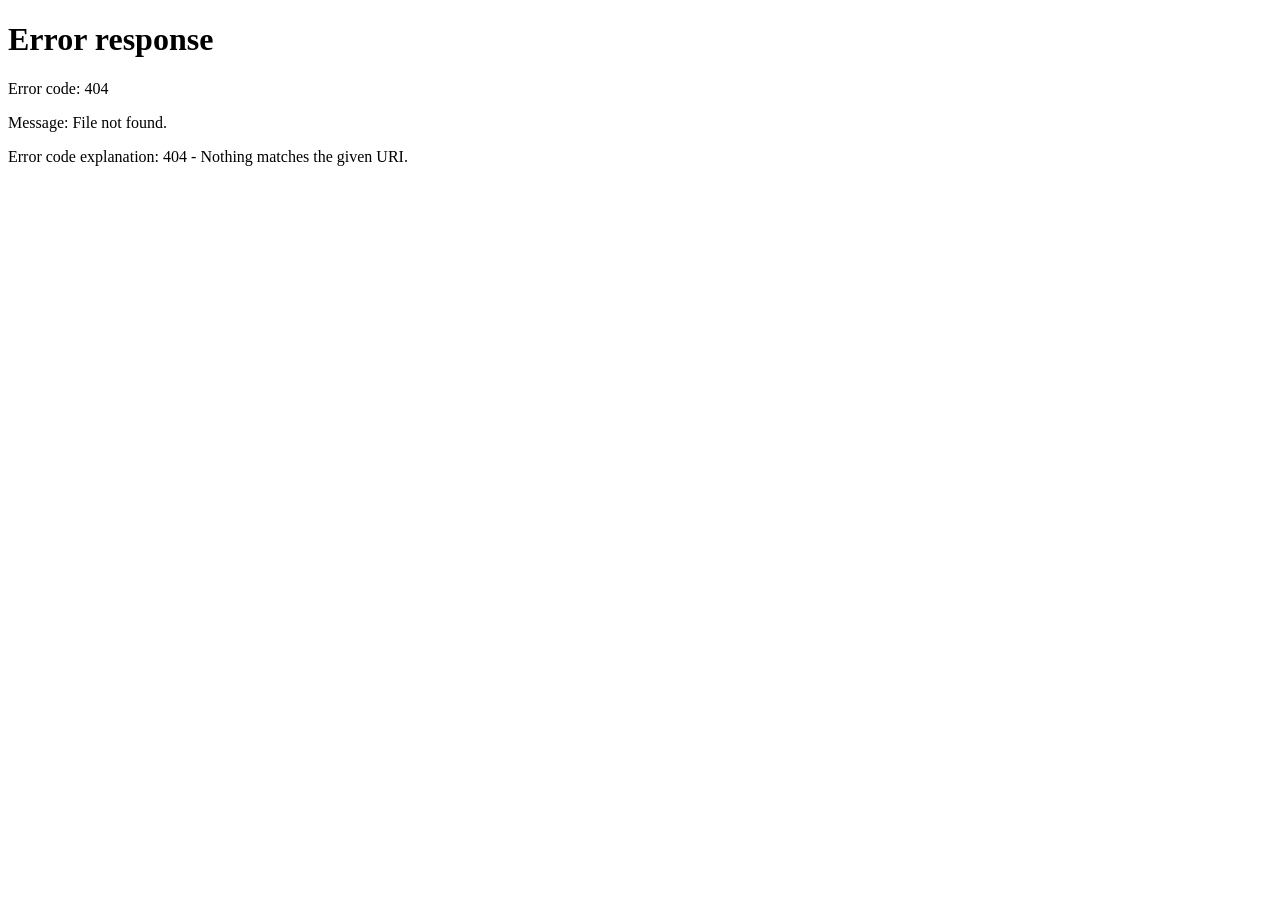
==== index.html @ 3632b1b3 "updates" ====
<!DOCTYPE html>
  <html lang="es">
  <head>
      <meta charset="UTF-8">
      <meta name="viewport" content="width=device-width, initial-scale=1.0">
      <title>Blue's</title>
      <link href="https://fonts.googleapis.com/css2?family=Playfair+Display:ital,wght@0,400;0,700;0,900;1,400;1,700&family=DM+Mono:wght@300;400;500&display=swap" rel="stylesheet">
      <link rel="stylesheet" href="../css/home.css">
      <link rel="stylesheet" href="../css/Modoclaro.css">
      <link rel="stylesheet" href="../css/responsive.css">
  </head>
  <body>

    <canvas id="waveCanvas"></canvas>
    <canvas id="partCanvas"></canvas>

    <nav>
      <a href="home.html" id="game-access-logo" class="nav-logo" aria-label="Blue's">Blue<em>'s</em></a>
      <button class="nav-menu-toggle" type="button" aria-label="Abrir menú" aria-expanded="false" aria-controls="site-menu">
        <span></span><span></span><span></span>
      </button>
      <ul class="nav-links" id="site-menu">
        <li><a href="#carrusel" class="active" aria-current="page">Home</a></li>
        <li><a href="#playlists">Playlists</a></li>
        <li><a href="#juego">Juego</a></li>
        <li><a href="#info">Sobre Nosotros</a></li>
        <li><a href="#contacto">Contacto</a></li>
      </ul>
      <div class="nav-actions">
        <a href="adivinacancion.html" class="home-game-btn" id="navGameBtn">🎮 Adivina la Canción</a>
        <a href="start.html" class="home-access">Volver al inicio</a>
      </div>
    </nav>

  <section id="carrusel" class="carrusel-container" aria-label="Carrusel de fotos">
    <div class="carrusel">
      <div class="carrusel-slide">
        <div class="slide-content">
          <div class="slide-copy">
            <p class="slide-eyebrow">Blue's Studio</p>
            <h3 class="slide-title">Sesiones en vivo</h3>
            <p class="slide-description">Descubre vinilos de colección y experiencias musicales únicas.</p>
          </div>
          <img src="../images/Imagen1c.jpg" alt="Blues Studio" />
        </div>
      </div>

      <div class="carrusel-slide">
        <div class="slide-content">
          <div class="slide-copy">
            <p class="slide-eyebrow">Novedades</p>
            <h3 class="slide-title">Lanzamientos de la semana</h3>
            <p class="slide-description">Los temas más recientes y recomendados para tu escucha.</p>
          </div>
          <img src="../images/Imagen2c.jpg" alt="Artistas en concierto" />
        </div>
      </div>

      <div class="carrusel-slide">
        <div class="slide-content">
          <div class="slide-copy">
            <p class="slide-eyebrow">Selección</p>
            <h3 class="slide-title">Listas curadas</h3>
            <p class="slide-description">Listas de reproducción seleccionadas para cada momento del día.</p>
          </div>
          <img src="../images/Imagen3c.jpg" alt="Colección de discos" />
        </div>
      </div>

      <div class="carrusel-slide">
        <div class="slide-content">
          <div class="slide-copy">
            <p class="slide-eyebrow">Sensación</p>
            <h3 class="slide-title">Siente el verdadero blues</h3>
            <p class="slide-description">Una experiencia íntima con el ritmo y la esencia del género.</p>
          </div>
          <img src="../images/Imagen4c.jpg" alt="Ambiente nocturno" />
        </div>
      </div>

      <div class="carrusel-slide">
        <div class="slide-content">
          <div class="slide-copy">
            <p class="slide-eyebrow">Comunidad</p>
            <h3 class="slide-title">Eventos y conciertos</h3>
            <p class="slide-description">Conecta con la comunidad y descubre vivencias en vivo.</p>
          </div>
          <img src="../images/Imagen5c.jpg" alt="Estudio de audio" />
        </div>
      </div>

      <button class="carrusel-btn prev" type="button" aria-label="Anterior">&#10094;</button>
      <button class="carrusel-btn next" type="button" aria-label="Siguiente">&#10095;</button>
    </div>

    <div class="carrusel-dots" role="tablist" aria-label="Navegación del carrusel">
      <button class="dot" type="button" data-index="0" aria-label="Ir a la foto 1"></button>
      <button class="dot" type="button" data-index="1" aria-label="Ir a la foto 2"></button>
      <button class="dot" type="button" data-index="2" aria-label="Ir a la foto 3"></button>
      <button class="dot" type="button" data-index="3" aria-label="Ir a la foto 4"></button>
      <button class="dot" type="button" data-index="4" aria-label="Ir a la foto 5"></button>
    </div>
  </section>

  <section class="mood-section" id="playlists">
    <p class="section-label">— Elige una playlist</p>
    <h2 class="section-title">¿Cómo te<br>sientes <em>hoy?</em></h2>

    <div class="surprise-wrap">
      <button type="button" class="button-indigo" id="surpriseBtn">Sorpréndeme 🎲</button>
      <span class="surprise-hint">¿No sabes cómo te sientes? Deja que Blue's elija por ti.</span>
    </div>

    <div class="mood-grid">

      <a href="playlisttranquilo.html" class="mood-link">
        <div class="mood-card" data-mood="Tranquilo">
          <div class="mood-t">
            <img class="mood-image" src="../images/tranquilo.png" alt="Tranquilo">
            <div class="mood-name">Tranquilo</div>
            <div class="mood-genre">Ambient · Drone</div>
          </div>
        </div>
      </a>
    
      <a href="playlistalegre.html" class="mood-link">
        <div class="mood-card" data-mood="Alegre">
          <div class="mood-h">
            <img class="mood-image" src="../images/feliz.png" alt="Alegre">
            <div class="mood-name">Alegre</div>
            <div class="mood-genre">Soul · Jazz</div>
          </div>
        </div>
      </a>

      <a href="playlistansioso.html" class="mood-link">
        <div class="mood-card" data-mood="Ansioso">
          <div class="mood-n">
            <img class="mood-image" src="../images/ansioso.png" alt="Ansioso">
            <div class="mood-name">Ansioso</div>
            <div class="mood-genre">432Hz · Breathwork</div>
          </div>
        </div>
      </a>
    
      <a href="playlisttriste.html" class="mood-link">
        <div class="mood-card" data-mood="Triste">
          <div class="mood-s"></div>
            <img class="mood-image" src="../images/triste.webp" alt="Triste">
            <div class="mood-name">Triste</div>
            <div class="mood-genre">Blues · Folk</div>
        </div>
      </a>
    
      <a href="playlistamor.html" class="mood-link">
        <div class="mood-card" data-mood="Amor">
          <div class="mood-a"></div>
            <img class="mood-image" src="../images/unnamed.webp" alt="Amor">
            <div class="mood-name">Amor</div>
            <div class="mood-genre">Binaural · Lo-Fi</div>
        </div>
      </a>

    </div>

    <div class="mood-result" id="moodResult">
      <span id="moodResultText"></span>
    </div>
  </section>

  <section class="game-callout-section" id="juego" aria-label="Minijuego de Blue's">
    <div class="game-callout-card">
      <div class="game-callout-content">
        <span class="game-callout-badge">Minijuego interactivo</span>
        <h2 class="game-callout-title">Adivina la <em>Canción</em></h2>
        <p class="game-callout-desc">Pon a prueba tu oído y tu conexión emocional con la música. Escucha fragmentos del repertorio de Blue's, descubre la emoción correcta y desbloquea tu recompensa.</p>
        <div class="game-callout-actions">
          <a href="adivinacancion.html" class="button-indigo game-callout-btn" id="homeGameBannerBtn">🎮 Empezar a Jugar</a>
        </div>
      </div>
      <div class="game-callout-visual">
        <img src="../images/ciencia3.jpg" alt="Minijuego Adivina la Canción" class="game-callout-img">
      </div>
    </div>
  </section>

  <section class="infoextra" id="info">
    <div class="todoinfo">
      <div class="infoex">
        <p class="info-label">- Porque Blue's es importante?</p>
        <h2>¿Realmente sirve la <br><em> musicoterapia? </em></h2>
        <p>La musicoterapia es importante porque la música puede influir directamente en nuestras emociones, pensamientos y bienestar. A través de diferentes sonidos, ritmos y melodías, puede ayudar a reducir el estrés y la ansiedad, mejorar el estado de ánimo y crear un espacio de relajación.</p>
        <br><br>
        <p>Además, la música permite expresar sentimientos que muchas veces son difíciles de comunicar con palabras. Por eso, la musicoterapia puede utilizarse como una herramienta de apoyo para mejorar la comunicación, fortalecer la memoria, estimular la concentración y acompañar diferentes procesos emocionales.</p>
        <br><br>
        <p>En Blue's creemos que la música no solo está hecha para escucharla, sino también para sentirla. Cada canción puede transmitir una emoción diferente y convertirse en una forma de conectar con nosotros mismos y con los demás.</p>
      </div>
      <div class="fotos">
        <img src="../images/extra2.jpg" alt="extra2.jpg">
        <img src="../images/extra3.jpg" alt="extra3.jpg">
        <img src="../images/extra4.jpg" alt="extra4.jpg">
        <img src="../images/extra1.jpg" alt="extra1.jpg">
        <img src="../images/extra5.jpg" alt="extra5.jpg">
      </div>
    </div>
  </section>

  <section class="contact-section" id="contacto">
    <div class="contact-intro">
      <p class="section-label">— Hablemos</p>
      <h2>Contáctanos</h2>
      <h3><em>¿Dudas?</em></h3>
      <p>Si tienes preguntas, sugerencias o quieres colaborar con Blue's, escríbenos y te responderemos lo antes posible.</p>
      <div class="contact-highlights">
        <span>hola@bluesmusic.com</span>
        <span>Colegio Don Bosco</span>
      </div>
    </div>

    <div class="contact-panel">
      <form class="contact-form" id="contactForm">
        <div class="form-row">
          <div>
            <label for="cNombre">Nombre</label>
            <input type="text" id="cNombre" required>
          </div>
        </div>
        <div>
          <label for="cAsunto">Asunto</label>
          <input type="text" id="cAsunto" required>
        </div>
        <div>
          <label for="cMensaje">Mensaje</label>
          <textarea id="cMensaje" required></textarea>
        </div>
        <button type="submit" class="button-indigo">Enviar mensaje</button>
        <div class="form-message" id="formMsg"></div>
      </form>

      <div class="team-access">
        <button type="button" class="button-toggle" id="teamToggleBtn">¿Eres parte del equipo?</button>
        <div class="team-login-box" id="teamLoginBox" style="display:none;">
          <div class="field">
            <label for="loginUser">Usuario</label>
            <input type="text" id="loginUser" autocomplete="off">
          </div>
          <div class="field">
            <label for="loginPass">Contraseña</label>
            <input type="password" id="loginPass" autocomplete="off">
          </div>
          <button type="button" class="button-indigo" id="loginBtn">Ingresar</button>
          <p class="login-error" id="loginError"></p>
        </div>
      </div>

      <div class="admin-panel" id="adminPanel" style="display:none;">
        <div class="admin-bar">
          <h3>Panel del <em>equipo</em></h3>
          <button type="button" class="button-ghost" id="logoutBtn">Cerrar sesión</button>
        </div>
        <div class="messages-list" id="messagesList"></div>
        <div class="admin-note">
          <h4>Notas internas</h4>
          <p>Este espacio reúne los mensajes recibidos para revisar dudas, sugerencias o comentarios.</p>
        </div>
      </div>
    </div>
  </section>


  <script src="../js/home.js"></script>
  <script src="../js/idioma.js"></script>
  <script src="../js/modoclaro.js"></script>

</body>
</html>
---- css/home.css ----
*, *::before, *::after {
  margin: 0;
  padding: 0;
  box-sizing: border-box;
}


:root {
  --indigo:       #3d54a0;
  --indigo-dim:   #2a3a6e;
  --indigo-glow:  rgba(61,84,160,0.4);
  --indigo-soft:  rgba(61,84,160,0.12);
  --cream:        #e8dcc8;
  --cream-dim:    #b6a992;
  --bg:           #10162c;
  --text:         #e8dcc8;
  --text-dim:     #5a6278;
  --surface:      rgba(18, 24, 48, 0.72);
}


html, body {
  height: 100%;
  scroll-behavior: smooth;
}


body {
  background: var(--bg);
  color: var(--text);
  font-family: 'Playfair Display', serif;
  overflow-x: hidden;
  overflow-y: auto;
  position: relative;
  display: flex;
  flex-direction: column;
  min-height: 100vh;
}

body::before {
  content: '';
  position: fixed;
  inset: 0;
  z-index: 300;
  pointer-events: none;
  opacity: 0.028;
  background-size: 160px;
}


#waveCanvas, #partCanvas {
  position: fixed; top:0; left:0;
  width:100%; height:100%;
  pointer-events: none;
}
#waveCanvas { z-index: 0; }
#partCanvas { z-index: 1; }


nav {
  position: fixed;
  top: 0;
  left: 0;
  right: 0;
  z-index: 100;
  min-height: 78px;
  padding: 16px 56px;
  display: flex;
  justify-content: space-between;
  align-items: center;
  background: rgba(9, 12, 22, 0.86);
  border-bottom: 1px solid rgba(61, 84, 160, 0.24);
  box-shadow: 0 10px 30px rgba(3, 5, 14, 0.2);
  backdrop-filter: blur(16px);
}

.nav-logo {
  position: relative;
  z-index: 1;
  text-decoration: none;
  font-weight: 900;
  font-size: 1.8rem;
  letter-spacing: -0.01em;
  color: var(--cream);
  transition: transform 0.25s ease;
}

.nav-logo:hover {
  transform: translateY(-1px);
}

.nav-logo em {
  font-style: italic;
  color: var(--indigo);
}

.nav-links {
  position: absolute;
  left: 50%;
  transform: translateX(-50%);
  display: flex;
  gap: 36px;
  list-style: none;
}

.nav-links a {
  font-family: 'DM Mono', monospace;
  color: var(--text-dim);
  text-decoration: none;
  font-size: 0.7rem;
  letter-spacing: 0.14em;
  text-transform: uppercase;
  padding: 9px 12px;
  border: 1px solid transparent;
  border-radius: 5px;
  transition: color 0.3s, background 0.3s, border-color 0.3s;
}

.nav-links a:hover {
  color: var(--cream);
  background: rgba(61,84,160,0.12);
  border-color: rgba(61,84,160,0.24);
}

.nav-links a.active {
  color: var(--cream);
  background: rgba(61,84,160,0.2);
  border-color: rgba(61,84,160,0.38);
}

.nav-actions {
  display: flex;
  align-items: center;
  gap: 10px;
  margin-left: auto;
  position: relative;
  z-index: 2;
}

.nav-actions a {
  font-family: 'DM Mono', monospace;
  font-size: 0.6rem;
  letter-spacing: 0.08em;
  text-transform: uppercase;
  padding: 8px 12px;
  border-radius: 999px;
  text-decoration: none;
  transition: transform 0.25s ease, background 0.25s ease, box-shadow 0.25s ease, border-color 0.25s ease;
  line-height: 1.2;
}

.nav-actions .home-access {
  color: var(--cream);
  border: 1px solid rgba(123, 142, 214, 0.22);
  background: rgba(61, 84, 160, 0.08);
  box-shadow: none;
}

.nav-actions .home-access:hover {
  background: rgba(61, 84, 160, 0.14);
  border-color: rgba(123, 142, 214, 0.32);
  transform: translateY(-1px);
}

.nav-actions .home-game-btn {
  color: var(--cream);
  border: 1px solid rgba(125, 147, 209, 0.45);
  background: linear-gradient(135deg, rgba(61, 84, 160, 0.8), rgba(42, 58, 110, 0.9));
  box-shadow: 0 4px 14px rgba(61, 84, 160, 0.35);
  display: inline-flex;
  align-items: center;
  gap: 6px;
  font-weight: 600;
}

.nav-actions .home-game-btn:hover {
  background: linear-gradient(135deg, #4f69b7, #3d54a0);
  border-color: rgba(160, 180, 245, 0.8);
  box-shadow: 0 6px 18px rgba(61, 84, 160, 0.55);
  transform: translateY(-1px);
}

.nav-menu-toggle {
  display: none;
  width: 42px;
  height: 42px;
  padding: 10px;
  border: 1px solid rgba(61,84,160,0.35);
  border-radius: 8px;
  background: rgba(14,19,37,0.7);
  cursor: pointer;
}

.nav-menu-toggle span {
  display: block;
  height: 2px;
  margin: 4px 0;
  background: var(--cream);
  transition: transform 0.25s ease, opacity 0.25s ease;
}

.imagenes{
  display: flex;
  padding: 100px 56px 20px;
  max-width: 1400px;
  margin: 0 auto;
  width: 100%;
}

.titulo {
  display: flex;
  padding: 100px 56px 20px;
  max-width: 1400px;
  margin: 0 auto;
  width: 100%;
}
.titulo p {
  font-family: 'DM Mono', monospace;
  font-size: 0.82rem;
  line-height: 1.9;
  color: var(--cream-dim);
  max-width: 420px;
  margin-bottom: 24px;
}

.carrusel-container {
  width: calc(100% - 100px);
  margin: 120px auto 10px;
  background: rgba(11, 13, 20, 0.75);
  border: 1px solid rgba(61, 84, 160, 0.25);
  padding: 36px 24px 20px;
  text-align: left;
  border-radius: 16px;
  box-shadow: 0 24px 60px rgba(23, 30, 87, 0.4), 0 0 28px var(--indigo-glow);
  position: relative;
  z-index: 10;
}

.carrusel {
  position: relative;
  overflow: hidden;
  border-radius: 12px;
  border: none;
}

.carrusel-slide {
  border-radius: 10px;
  display: none;
  animation: fade 0.6s cubic-bezier(0.23, 1, 0.32, 1);
}

@keyframes fade {
  from { opacity: 0.2; transform: scale(0.98); transform: translateX(100px);}
  to { opacity: 1; transform: scale(1); }
}

.slide-content {
  display: flex;
  align-items: center;
  justify-content: center;
  gap: clamp(20px, 4vw, 44px);
  min-height: 380px;
  padding: 24px clamp(20px, 5vw, 80px) 28px;
}

.slide-copy {
  flex: 1;
  min-width: 240px;
  max-width: 440px;
  display: flex;
  flex-direction: column;
  justify-content: center;
}

.slide-eyebrow {
  font-family: 'DM Mono', monospace;
  font-size: 0.7rem;
  letter-spacing: 0.22em;
  text-transform: uppercase;
  color: var(--indigo);
  margin-bottom: 10px;
}

.slide-title {
  font-size: clamp(2rem, 4vw, 3.1rem);
  color: var(--cream);
  margin-bottom: 10px;
  line-height: 1.2;
}

.slide-description {
  padding: 0;
  background: none;
  color: var(--cream-dim);
  margin: 0;
  position: static;
  width: auto;
  box-sizing: border-box;
  font-family: 'DM Mono', monospace;
  font-size: clamp(0.85rem, 1.2vw, 1rem);
  letter-spacing: 0.010em;
  text-transform: none;
  line-height: 1.6;
  border-top: none;
}

.carrusel-container img {
  width: auto;
  max-width: min(100%, 460px);
  height: clamp(200px, 30vw, 300px);
  object-fit: cover;
  border-radius: 14px;
  display: block;
  box-shadow: 0 16px 40px rgba(0, 0, 0, 0.35);
}

.carrusel-btn {
    position: absolute;
    top: 50%;
    transform: translateY(-50%);
    background-color: rgba(26, 25, 80, 0.7);
    color: var(--cream);
    border: 1px solid rgba(61, 84, 160, 0.3);
    width: 44px;
    height: 44px;
    font-size: 16px;
    cursor: pointer;
    border-radius: 50%;
    transition: all 0.3s ease;
    z-index: 10;
    display: flex;
    align-items: center;
    justify-content: center;
}

.carrusel-btn:hover {
    background-color: var(--indigo);
    color: var(--cream);
    border-color: var(--indigo);
    transform: translateY(-50%) scale(1.08);
    box-shadow: 0 0 15px var(--indigo-glow);
}

.carrusel-btn.prev { left: 16px; }
.carrusel-btn.next { right: 16px; }

.carrusel-dots {
    text-align: center;
    padding: 16px 0 4px 0;
}

.dot {
    height: 8px;
    width: 8px;
    margin: 0 6px;
    background-color: rgba(61, 84, 160, 0.3);
    display: inline-block;
    border-radius: 50%;
    cursor: pointer;
    transition: all 0.3s ease;
    border: none;
}

.dot:hover {
    background-color: var(--cream-dim);
}

.dot.active {
    background-color: var(--indigo);
    width: 22px;
    border-radius: 4px;
    box-shadow: 0 0 10px var(--indigo-glow);
}

.carrusel-container img {
  width: min(40%, 1000px);
  height: 400px;
}

.carrusel-container {
  box-shadow: 0 28px 80px rgba(0,0,0,0.34), 0 0 46px rgba(61,84,160,0.18);
}

.slide-content {
  min-height: 420px;
  padding: 32px clamp(54px, 10vw, 150px);
}

.carrusel-container img {
  width: min(44%, 540px);
  height: 330px;
}

.mood-card {
  min-height: 220px;
  background: var(--surface);
}

.mood-link:focus-visible,
.carrusel-btn:focus-visible,
.dot:focus-visible,
button:focus-visible,
a:focus-visible {
  outline: 2px solid var(--indigo);
  outline-offset: 4px;
}

.mood-section::before {
  content: '';
  position: absolute;
  top: 40px;
  left: 56px;
  right: 56px;
  height: 1px;
  background: linear-gradient(90deg, transparent, rgba(61,84,160,0.45), transparent);
}

.mood-section {
  position: relative;
  z-index: 10;
  padding: 100px 56px 20px;
  max-width: 1400px;
  margin: 0 auto;
  width: 100%;
}

.section-eyebrow {
  font-family: 'DM Mono', monospace;
  font-size: 0.7rem;
  letter-spacing: 0.2em;
  text-transform: uppercase;
  color: var(--cream);
  margin-bottom: 14px;
}

.section-title {
  font-weight: 900;
  font-size: clamp(1.9rem, 3.2vw, 2.8rem);
  margin-right: 100px;
  letter-spacing: -0.025em;
  line-height: 1.08;
  margin-bottom: 28px;
  color: var(--cream);
}

.section-title em {
  font-style: italic;
  color: var(--indigo);
}

.mood-grid {
  display: grid;
  grid-template-columns: repeat(auto-fit, minmax(190px, 1fr));
  gap: 16px;
  padding: 25px 0 25px;
}

.surprise-wrap {
  display: flex;
  align-items: center;
  flex-wrap: wrap;
  gap: 16px;
  margin-bottom: 4px;
}

.surprise-hint {
  font-family: 'DM Mono', monospace;
  font-size: 0.72rem;
  letter-spacing: 0.04em;
  color: var(--cream-dim);
}

.mood-card {
  flex: 1;
  min-width: 0;
  width: 100%;
  background: var(--surface);
  border: 1px solid rgba(61, 84, 160, 0.16);
  border-radius: 12px;
  padding: 24px 16px 20px;
  text-align: center;
  cursor: pointer;
  transition: all 0.35s cubic-bezier(0.23, 1, 0.32, 1);
  position: relative;
  overflow: hidden;
  color: var(--cream);
  font-family: 'Playfair Display', serif;
}

.mood-card::before {
  content: '';
  position: absolute;
  inset: 0;
  background: linear-gradient(160deg, #2a3a6e 0%, rgba(42, 58, 110, 0.45) 100%);
  opacity: 0;
  transition: opacity 0.35s;
}

.mood-card:hover::before,
.mood-card.is-selected::before {
  opacity: 1;
}

.mood-card:hover,
.mood-card.is-selected {
  border-color: rgba(61, 84, 160, 0.65);
  transform: translateY(-6px);
  box-shadow: 0 24px 60px rgba(0, 0, 0, 0.4), 0 0 28px var(--indigo-glow);
}


.mood-image {
  width: 120px;
  height: 120px;
  object-fit: cover;
  border-radius: 100%;
  margin: 0 auto 12px;
  transition: transform 0.4s;
  position: relative;
  z-index: 1;
}

.mood-card:hover .mood-image,
.mood-card.is-selected .mood-image {
  transform: scale(1.2);
}

.mood-name {
  font-weight: 700;
  font-size: 1rem;
  margin-bottom: 6px;
  position: relative;
  z-index: 1;
}

.mood-genre {
  font-family: 'DM Mono', monospace;
  font-size: 0.62rem;
  letter-spacing: 0.1em;
  text-transform: uppercase;
  color: var(--cream-dim);
  position: relative;
  z-index: 1;
  transition: color 0.3s;
}

.mood-card:hover .mood-genre,
.mood-card.is-selected .mood-genre {
  color: rgba(232, 220, 200, 0.7);
}

.mood-result {
  display: none;
  margin-top: 24px;
  padding: 16px 20px;
  background: rgba(61, 84, 160, 0.08);
  border: 1px solid rgba(61, 84, 160, 0.25);
  border-radius: 10px;
  font-family: 'DM Mono', monospace;
  font-size: 0.82rem;
  color: var(--cream-dim);
  line-height: 1.8;
  letter-spacing: 0.02em;
}

.mood-result.active {
  display: block;
}

.mood-result strong {
  color: var(--indigo);
  font-family: 'Playfair Display', serif;
  font-size: 0.95rem;
  font-style: italic;
}

@media (max-width: 900px) {
  .mood-section {
    padding: 34px 24px 20px;
  }

  .mood-grid {
    grid-template-columns: repeat(2, minmax(0, 1fr));
  }

  .mood-card {
    min-width: 100%;
  }
}

@media (max-width: 620px) {
  .carrusel-container {
    width: calc(100% - 32px);
    margin-top: 92px;
    padding: 20px 14px 16px;
  }

  .slide-content {
    min-height: 500px;
    padding: 24px 16px 28px;
    flex-direction: column-reverse;
    gap: 22px;
    align-items: stretch;
  }

  .carrusel-container img {
    width: 100%;
    height: 230px;
  }

  .slide-title { font-size: 2.15rem; }
  .slide-description { font-size: 0.82rem; }
  .mood-grid { grid-template-columns: 1fr; }
  .mood-card { min-height: 190px; }
  .todoinfo { flex-direction: column; padding: 20px 24px 40px; }
  .fotos { height: 360px; }
  .fotos img { width: 100%; height: 100%; margin: 0; }
  .contact-section { grid-template-columns: 1fr; padding: 40px 24px 70px; gap: 34px; }
  .form-row { grid-template-columns: 1fr; }
}

.mood-grid a {
  text-decoration: none;
  color: inherit;
  display: block;
}

.mood-grid a * {
  text-decoration: none ;
}

/* Sección Minijuego Interactivo */
.game-callout-section {
  position: relative;
  z-index: 10;
  padding: 30px 56px 40px;
  max-width: 1400px;
  margin: 0 auto;
  width: 100%;
}

.game-callout-card {
  display: grid;
  grid-template-columns: 1.25fr 0.75fr;
  align-items: center;
  gap: 36px;
  background: linear-gradient(135deg, rgba(16, 22, 46, 0.94), rgba(10, 14, 30, 0.98));
  border: 1px solid rgba(125, 147, 209, 0.32);
  border-radius: 16px;
  padding: clamp(24px, 4vw, 42px);
  box-shadow: 0 20px 50px rgba(0, 0, 0, 0.35), 0 0 24px rgba(61, 84, 160, 0.18);
  position: relative;
  overflow: hidden;
}

.game-callout-card::after {
  content: '';
  position: absolute;
  top: -60px;
  right: -60px;
  width: 240px;
  height: 240px;
  background: radial-gradient(circle, rgba(61, 84, 160, 0.3), transparent 70%);
  pointer-events: none;
}

.game-callout-badge {
  display: inline-block;
  font-family: 'DM Mono', monospace;
  font-size: 0.7rem;
  letter-spacing: 0.16em;
  text-transform: uppercase;
  color: #7d93d1;
  margin-bottom: 12px;
}

.game-callout-title {
  font-size: clamp(2rem, 3.2vw, 2.8rem);
  line-height: 1.15;
  margin-bottom: 14px;
  color: var(--cream);
  font-family: 'Playfair Display', serif;
}

.game-callout-title em {
  font-style: italic;
  color: var(--indigo);
}

.game-callout-desc {
  font-family: 'DM Mono', monospace;
  font-size: clamp(0.82rem, 1.1vw, 0.92rem);
  line-height: 1.8;
  color: var(--cream-dim);
  margin-bottom: 24px;
  max-width: 620px;
}

.game-callout-actions {
  display: flex;
  align-items: center;
}

.game-callout-btn {
  display: inline-flex;
  align-items: center;
  gap: 8px;
  padding: 12px 26px;
  font-size: 0.85rem;
  text-decoration: none;
  border-radius: 8px;
  cursor: pointer;
  background: var(--indigo);
  color: var(--cream);
  border: 1px solid rgba(125, 147, 209, 0.4);
  box-shadow: 0 8px 24px rgba(61, 84, 160, 0.35);
  transition: all 0.3s ease;
  font-family: 'DM Mono', monospace;
}

.game-callout-btn:hover {
  background: #5067b8;
  transform: translateY(-2px);
  box-shadow: 0 12px 30px rgba(61, 84, 160, 0.5);
}

.game-callout-visual {
  display: flex;
  justify-content: center;
  align-items: center;
}

.game-callout-img {
  width: 100%;
  max-width: 360px;
  height: clamp(190px, 22vw, 250px);
  object-fit: cover;
  border-radius: 12px;
  border: 1px solid rgba(61, 84, 160, 0.3);
  box-shadow: 0 14px 34px rgba(0, 0, 0, 0.45);
}

.todoinfo::before {
  content: '';
  position: absolute;
  top: 20px;
  left: 56px;
  right: 56px;
  height: 1px;
  background: linear-gradient(90deg, transparent, rgba(61,84,160,0.45), transparent);
}

.todoinfo {
  position: relative;
  z-index: 10;
  padding: 20px 56px 40px;
  display: flex;
  gap: 40px;
  align-items: center;
  max-width: 1400px;
  margin: 0 auto;
  width: 100%;
}

.info-label {
  font-family: 'DM Mono', monospace;
  font-size: 0.7rem;
  letter-spacing: 0.2em;
  text-transform: uppercase;
  color: var(--indigo);
  margin-bottom: 16px;
}

.infoex h2 {
  font-weight: 900;
  font-size: clamp(1.9rem, 3.2vw, 2.8rem);
  margin-right: 100px;
  letter-spacing: -0.025em;
  line-height: 1.08;
  margin-bottom: 28px;
  color: var(--cream);
}

.infoex h2 em {
  font-weight: 850;
  font-size: clamp(1.9rem, 3.2vw, 2.8rem);
  margin-right: 100px;
  letter-spacing: -0.025em;
  line-height: 1.08;
  margin-bottom: 28px;
  color: var(--indigo);
  font-style: italic;
}

.infoex p {
  font-family: 'DM Mono', monospace;
  font-size: 13px;
  line-height: 1.9;
  color: var(--cream-dim);
  max-width: 1300px;
}

.fotos {
    position: relative;
    width: 100%;
    height: 600px;
    overflow: hidden;
}

.fotos img {
    position: absolute;
    width: 75%;
    height: 75%;
    object-fit: cover;
    margin: 100px 10px 10px 100px ;
    border-radius: 10px;
    box-shadow: 10px 10px 20px  rgba(0, 0, 0, 0.5);
    filter: saturate(0);
    opacity: 0;

    animation: aparecer 25s infinite;
}

.fotos img:nth-child(1) {
    animation-delay: 0s;
}

.fotos img:nth-child(2) {
    animation-delay: 5s;
}

.fotos img:nth-child(3) {
    animation-delay: 10s;
}

.fotos img:nth-child(4) {
    animation-delay: 15s;
}

.fotos img:nth-child(5) {
    animation-delay: 20s;
}


@keyframes aparecer {

    0% {
        opacity: 0;
    }

    8% {
        opacity: 1;
    }

    20% {
        opacity: 1;
    }

    28% {
        opacity: 0;
    }

    100% {
        opacity: 0;
    }
}

.team-section {
  position: relative;
  z-index: 10;
  padding: 60px 56px 40px;
  display: grid;
  grid-template-columns: 0.9fr 1.1fr;
  gap: 40px;
  align-items: center;
  max-width: 1400px;
  margin: 0 auto;
  width: 100%;
}


.team-section::before {
  content: '';
  position: absolute;
  top: 0;
  left: 56px;
  right: 56px;
  height: 1px;
  background: linear-gradient(90deg, transparent, rgba(61,84,160,0.45), transparent);
}


.team-content h2 {
  font-weight: 900;
  font-size: clamp(1.9rem, 3.2vw, 2.8rem);
  margin-right: 100px;
  letter-spacing: -0.025em;
  line-height: 1.08;
  margin-bottom: 28px;
  color: var(--cream);
}


.team-content h2 em {
  color: var(--indigo);
  font-style: italic;
}


.team-content p {
  font-family: 'DM Mono', monospace;
  font-size: 0.82rem;
  line-height: 1.9;
  color: var(--cream-dim);
  max-width: 480px;
}


.team-grid {
  display: grid;
  grid-template-columns: repeat(2, minmax(0, 1fr));
  gap: 18px;
}


.team-card {
  cursor: default;
  padding: 24px;
  border: 1px solid rgba(61,84,160,0.2);
  border-radius: 16px;
  background: rgba(11, 13, 20, 0.72);
  text-align: center;
  box-shadow: 0 18px 40px rgba(0,0,0,0.2);
}


.team-avatar {
  width: 70px;
  height: 70px;
  margin: 0 auto 14px;
  display: flex;
  align-items: center;
  justify-content: center;
  border-radius: 50%;
  background: rgba(61,84,160,0.14);
  border: 1px solid rgba(61,84,160,0.28);
  font-size: 1.8rem;
}


.team-name {
  font-weight: 700;
  font-size: 1rem;
  margin-bottom: 6px;
}


.team-id {
  font-family: 'DM Mono', monospace;
  font-size: 0.68rem;
  letter-spacing: 0.08em;
  color: var(--text-dim);
}


.contact-section {
  position: relative;
  z-index: 10;
  padding: 40px 56px 100px;
  display: grid;
  grid-template-columns: 0.95fr 1.05fr;
  gap: 60px;
  align-items: start;
  max-width: 1400px;
  margin: 0 auto;
  width: 100%;
}


.contact-section::before {
  content: '';
  position: absolute;
  top: 0;
  left: 56px;
  right: 56px;
  height: 1px;
  background: linear-gradient(90deg, transparent, rgba(61,84,160,0.45), transparent);
}


.contact-intro h2 {
  font-weight: 900;
  font-size: clamp(1.9rem, 3.2vw, 2.8rem);
  margin-right: 100px;
  letter-spacing: -0.025em;
  line-height: 1.08;
  margin-bottom: 28px;
  color: var(--cream);
}


.contact-intro h3 {
  font-size: clamp(1.4rem, 2.2vw, 2rem);
  color: var(--indigo);
  margin-bottom: 18px;
}


.contact-intro h3 em {
  font-style: italic;
}


.contact-intro p {
  font-family: 'DM Mono', monospace;
  font-size: 0.82rem;
  line-height: 1.9;
  color: var(--cream-dim);
  max-width: 420px;
  margin-bottom: 24px;
}


.contact-highlights {
  display: flex;
  flex-wrap: wrap;
  gap: 14px;
}


.contact-highlights span {
  display: inline-flex;
  padding: 10px 14px;
  border: 1px solid rgba(61,84,160,0.25);
  border-radius: 999px;
  font-family: 'DM Mono', monospace;
  font-size: 0.68rem;
  color: var(--cream-dim);
}


.section-label {
  font-family: 'DM Mono', monospace;
  font-size: 0.7rem;
  letter-spacing: 0.2em;
  text-transform: uppercase;
  color: var(--indigo);
  margin-bottom: 16px;
}


.contact-panel {
  display: flex;
  flex-direction: column;
  gap: 20px;
}


.contact-form,
.team-login-box,
.admin-panel {
  background: rgba(11, 13, 20, 0.75);
  border: 1px solid rgba(61,84,160,0.22);
  border-radius: 16px;
  padding: 24px;
}


.contact-form {
  display: flex;
  flex-direction: column;
  gap: 14px;
}


.form-row {
  display: grid;
  grid-template-columns: 1fr 1fr;
  gap: 14px;
}


.contact-form label,
.team-login-box label {
  display: block;
  margin-bottom: 6px;
  font-family: 'DM Mono', monospace;
  font-size: 0.62rem;
  letter-spacing: 0.14em;
  text-transform: uppercase;
  color: var(--text-dim);
}


.contact-form input,
.contact-form textarea,
.team-login-box input {
  width: 100%;
  background: rgba(255,255,255,0.03);
  border: 1px solid rgba(61,84,160,0.22);
  border-radius: 10px;
  padding: 12px 14px;
  color: var(--text);
  font-family: 'DM Mono', monospace;
  font-size: 0.8rem;
  outline: none;
}


.contact-form textarea {
  min-height: 120px;
  resize: vertical;
}


.contact-form input:focus,
.contact-form textarea:focus,
.team-login-box input:focus {
  border-color: rgba(61,84,160,0.7);
}


.button-indigo,
.button-toggle,
.button-ghost,
.button-danger {
  display: inline-flex;
  align-self: flex-start;
  border: none;
  border-radius: 999px;
  padding: 11px 18px;
  font-family: 'DM Mono', monospace;
  font-size: 0.68rem;
  letter-spacing: 0.12em;
  text-transform: uppercase;
  cursor: pointer;
  transition: all 0.3s ease;
}


.button-indigo {
  color: var(--cream);
  background: var(--indigo);
}


.button-indigo:hover,
.button-toggle:hover,
.button-ghost:hover,
.button-danger:hover {
  transform: translateY(-2px);
  box-shadow: 0 12px 28px rgba(61,84,160,0.18);
}


.button-toggle {
  color: var(--indigo);
  background: transparent;
  border: 1px solid rgba(61,84,160,0.3);
}


.button-ghost {
  color: var(--text-dim);
  background: transparent;
  border: 1px solid rgba(61,84,160,0.25);
}


.button-danger {
  color: #e7a69f;
  background: transparent;
  border: 1px solid rgba(231,166,159,0.3);
}


.form-message {
  min-height: 1.2em;
  font-family: 'DM Mono', monospace;
  font-size: 0.73rem;
  color: var(--indigo);
}


.team-access {
  display: flex;
  flex-direction: column;
  gap: 12px;
}


.team-login-box {
  display: flex;
  flex-wrap: wrap;
  gap: 12px;
  align-items: end;
}


.team-login-box .field {
  flex: 1;
  min-width: 180px;
}


.login-error {
  width: 100%;
  margin-top: 8px;
  font-family: 'DM Mono', monospace;
  font-size: 0.73rem;
  color: #c97d73;
}


.admin-panel {
  display: flex;
  flex-direction: column;
  gap: 18px;
}


.admin-bar {
  display: flex;
  justify-content: space-between;
  align-items: center;
  gap: 16px;
}


.admin-bar h3 {
  font-size: 1.1rem;
}


.admin-bar em {
  color: var(--indigo);
  font-style: italic;
}


.messages-list {
  display: flex;
  flex-direction: column;
  gap: 12px;
}


.message-card {
  padding: 16px;
  border: 1px solid rgba(61,84,160,0.2);
  border-radius: 12px;
  background: rgba(255,255,255,0.03);
}


.message-meta {
  margin-bottom: 8px;
  font-family: 'DM Mono', monospace;
  font-size: 0.58rem;
  letter-spacing: 0.08em;
  text-transform: uppercase;
  color: var(--text-dim);
}


.message-name {
  font-weight: 700;
  margin-bottom: 4px;
}


.message-body {
  font-family: 'DM Mono', monospace;
  font-size: 0.78rem;
  line-height: 1.8;
  color: var(--cream-dim);
}


.message-actions {
  display: flex;
  gap: 8px;
  margin-top: 10px;
}


.message-empty {
  font-family: 'DM Mono', monospace;
  font-size: 0.78rem;
  color: var(--text-dim);
  font-style: italic;
}


.message-card input,
.message-card textarea {
  width: 100%;
  margin-bottom: 8px;
  padding: 10px 12px;
  border-radius: 8px;
  background: rgba(0,0,0,0.2);
  border: 1px solid rgba(61,84,160,0.15);
  color: var(--text);
  font-family: 'DM Mono', monospace;
  font-size: 0.75rem;
}


.admin-note {
  padding: 16px;
  border-radius: 12px;
  background: rgba(61,84,160,0.08);
}


.admin-note h4 {
  margin-bottom: 8px;
}


.admin-note p {
  font-family: 'DM Mono', monospace;
  font-size: 0.78rem;
  line-height: 1.8;
  color: var(--cream-dim);
}

@media (max-width: 1024px) {
  nav {
    padding: 16px 24px;
  }

  .nav-links {
    gap: 20px;
  }

  .carrusel-container {
    width: calc(100% - 42px);
  }

  .slide-content {
    padding-left: clamp(24px, 4vw, 50px);
    padding-right: clamp(24px, 4vw, 50px);
  }

  .mood-section,
  .game-callout-section,
  .todoinfo,
  .contact-section,
  .team-section {
    padding-left: 24px;
    padding-right: 24px;
  }

  .mood-grid {
    grid-template-columns: repeat(auto-fit, minmax(180px, 1fr));
  }

  .infoex h2,
  .contact-intro h2,
  .team-content h2,
  .section-title {
    margin-right: 0;
  }

  .todoinfo {
    flex-direction: column;
    gap: 26px;
  }

  .team-section,
  .contact-section {
    grid-template-columns: 1fr;
  }
}

@media (max-width: 900px) {
  body { overflow-y: auto; }
  nav { padding: 18px 24px; }
  .nav-links { display: none; }
  .nav-menu-toggle { display: block; }
  nav.menu-open .nav-links {
    display: flex;
    position: absolute;
    left: 16px;
    right: 16px;
    transform: none;
    top: 78px;
    padding: 16px;
    flex-direction: column;
    gap: 14px;
    background: rgba(10,14,30,0.96);
    border: 1px solid rgba(61,84,160,0.28);
    border-radius: 10px;
    box-shadow: 0 18px 40px rgba(0,0,0,0.35);
    z-index: 105;
  }
  nav.menu-open .nav-menu-toggle span:nth-child(1) { transform: translateY(6px) rotate(45deg); }
  nav.menu-open .nav-menu-toggle span:nth-child(2) { opacity: 0; }
  nav.menu-open .nav-menu-toggle span:nth-child(3) { transform: translateY(-6px) rotate(-45deg); }
  
  .slide-content {
    flex-direction: column-reverse;
    gap: 24px;
    text-align: center;
    min-height: auto;
  }
  .slide-copy {
    align-items: center;
  }
  .slide-copy p {
    text-align: center;
  }
  .carrusel-container img {
    margin: 0 auto;
    max-height: 250px;
  }

  .game-callout-card {
    grid-template-columns: 1fr;
    text-align: center;
    gap: 24px;
  }
  .game-callout-desc {
    margin-left: auto;
    margin-right: auto;
  }
  .game-callout-actions {
    justify-content: center;
  }
}

@keyframes fadeUp {
  from { opacity:0; transform:translateY(22px); }
  to   { opacity:1; transform:translateY(0); }
}

@media (max-width: 620px) {
  nav {
    padding: 16px 14px;
  }

  .nav-actions {
    gap: 6px;
    flex-wrap: wrap;
  }

  .nav-actions a,
  .nav-actions .home-game-btn {
    font-size: 0.6rem;
    padding: 7px 10px;
  }

  .carrusel-container {
    width: calc(100% - 20px);
    margin-top: 94px;
    padding: 18px 12px 14px;
  }

  .slide-content {
    min-height: 420px;
    padding: 18px 12px 24px;
    gap: 18px;
  }

  .slide-title {
    font-size: 2.1rem;
  }

  .slide-description {
    font-size: 0.8rem;
  }

  .mood-grid,
  .contact-section,
  .team-grid {
    grid-template-columns: 1fr;
  }

  .mood-grid {
    gap: 12px;
  }

  .mood-card {
    min-height: 180px;
  }

  .game-callout-section {
    padding: 20px 14px;
  }

  .game-callout-card {
    padding: 22px 14px;
  }

  .game-callout-btn {
    width: 100%;
    justify-content: center;
  }

  .game-callout-img {
    height: 170px;
    max-width: 100%;
  }

  .todoinfo {
    padding: 20px 14px 36px;
  }

  .fotos {
    height: 300px;
  }

  .fotos img {
    margin: 0;
    width: 100%;
    height: 100%;
  }

  .contact-section {
    grid-template-columns: minmax(0, 1fr);
    padding-left: 14px;
    padding-right: 14px;
  }

  .contact-panel,
  .contact-form,
  .team-login-box,
  .admin-panel {
    min-width: 0;
  }

  .contact-highlights {
    flex-direction: column;
    align-items: flex-start;
  }

  .button-toggle,
  .button-indigo,
  .button-ghost {
    width: 100%;
  }
}

.profile-area { position: relative; z-index: 2; margin-left: auto; }
.profile-trigger { display: flex; align-items: center; gap: 9px; min-height: 40px; border: 1px solid rgba(61,84,160,0.5); border-radius: 7px; padding: 4px 12px 4px 5px; background: rgba(18,24,48,0.88); color: var(--cream); font-family: 'DM Mono', monospace; font-size: 0.68rem; cursor: pointer; transition: background .25s, border-color .25s, transform .25s; }
.profile-trigger:hover { background: rgba(61,84,160,0.2); border-color: rgba(127,141,216,.7); transform: translateY(-1px); }
.profile-avatar { display: grid; place-items: center; width: 30px; height: 30px; border-radius: 6px; background: var(--indigo); color: var(--cream); font-weight: 700; box-shadow: 0 0 14px rgba(61,84,160,.35); }
.profile-trigger-name { max-width: 110px; overflow: hidden; text-overflow: ellipsis; white-space: nowrap; }
.profile-card { position: absolute; top: calc(100% + 14px); right: 0; width: 250px; padding: 20px; border: 1px solid rgba(61,84,160,0.5); border-radius: 8px; background: rgba(10,14,30,0.98); box-shadow: 0 20px 50px rgba(0,0,0,0.45), 0 0 24px rgba(61,84,160,.12); }
.profile-card strong, .profile-card > span { display: block; overflow: hidden; text-overflow: ellipsis; white-space: nowrap; }
.profile-card strong { color: var(--cream); font-family: 'Playfair Display', serif; font-size: 1.15rem; }
.profile-card > span { color: var(--cream-dim); font: 0.68rem 'DM Mono', monospace; margin-top: 5px; }
.profile-kicker { color: var(--indigo); font: 0.62rem 'DM Mono', monospace; letter-spacing: 0.12em; text-transform: uppercase; margin-bottom: 8px; }

.nav-logo {
  font-size: 2.1rem;
}

.nav-links a,
.titulo p,
.slide-eyebrow,
.slide-description,
.section-eyebrow,
.surprise-hint,
.mood-name,
.mood-genre,
.mood-result,
.info-label,
.infoex p,
.team-content p,
.team-name,
.team-id,
.contact-intro p,
.contact-highlights span,
.contact-form label,
.team-login-box label,
.contact-form input,
.contact-form textarea,
.team-login-box input,
.button-indigo,
.button-toggle,
.button-ghost,
.button-danger,
.form-message,
.login-error {
  font-size: 16px;
}
.profile-logout { margin-top: 16px; padding: 8px 10px; border: 1px solid rgba(61,84,160,0.35); border-radius: 5px; background: transparent; color: var(--cream-dim); font: 0.64rem 'DM Mono', monospace; cursor: pointer; }
.profile-logout:hover { color: var(--cream); background: var(--indigo-soft); }

@media (max-width: 900px) {
  .profile-area { margin-left: auto; margin-right: 8px; }
  .profile-trigger-name { display: none; }
}

@media (max-width: 620px) {
  .profile-card { position: fixed; top: 70px; right: 16px; }
}

.mood-card,
.mood-result strong,
.profile-card strong {
  font-family: 'Playfair Display', serif !important;
}

body p,
body a,
body button,
body label,
body input,
body textarea,
body select,
body li,
body span {
  font-size: 16px;
}

body .nav-logo {
  font-size: 2.1rem;
}

/* Evitar que tamaños de fuente globales rompan elementos con clases específicas */
body {
  font-size: 16px;
}

body nav a:not(.nav-logo),
body nav button,
body nav li,
body nav span {
  font-size: 13px !important;
}

body nav .nav-logo {
  font-size: 32px !important;
}

@media (max-width: 768px) {
  .imagenes,
  .titulo,
  .mood-section,
  .game-callout-section,
  .todoinfo,
  .team-section,
  .contact-section {
    padding-left: 24px;
    padding-right: 24px;
  }

  .carrusel-container {
    width: calc(100% - 32px);
    margin-top: 92px;
  }

  .slide-content {
    min-height: 0;
    padding: 24px 16px 30px;
  }

  .carrusel-container img {
    max-width: 100%;
  }

  .team-section,
  .contact-section,
  .todoinfo {
    gap: 28px;
  }

  .fotos {
    height: 360px;
  }

  .fotos img {
    width: 100%;
    height: 100%;
    margin: 0;
  }
}

@media (max-width: 480px) {
  nav {
    padding-left: 16px;
    padding-right: 16px;
  }

  .nav-logo {
    font-size: 1.8rem !important;
  }

  .carrusel-container {
    width: calc(100% - 20px);
    padding-left: 10px;
    padding-right: 10px;
  }

  .carrusel-btn {
    width: 38px;
    height: 38px;
  }

  .slide-title {
    font-size: 1.9rem;
  }

  .mood-section,
  .game-callout-section,
  .todoinfo,
  .team-section,
  .contact-section {
    padding-left: 16px;
    padding-right: 16px;
  }

  .team-grid {
    grid-template-columns: 1fr;
  }
}
---- css/Modoclaro.css ----
.theme-control {
  display: flex;
  align-items: center;
  margin-left: 4px;
}

.nav-controls {
  display: flex;
  align-items: center;
  flex-wrap: wrap;
  column-gap: 14px;
  row-gap: 8px;
}

.language-control {
  gap: 8px !important;
  padding-left: 14px !important;
}

.nav-controls .nav-actions {
  gap: 10px;
}

@media (min-width: 901px) {
  nav {
    justify-content: flex-start;
    gap: 24px;
  }

  nav .nav-links {
    position: static !important;
    left: auto !important;
    right: auto !important;
    transform: none !important;
    margin-left: 8px;
  }

  nav .nav-controls {
    margin-left: auto !important;
  }

  nav:not(:has(.nav-links)) .nav-controls {
    margin-left: 24px !important;
  }
}

.theme-toggle {
  padding: 8px 12px;
  border: 1px solid rgba(61, 84, 160, 0.55);
  border-radius: 999px;
  background: rgba(61, 84, 160, 0.12);
  color: var(--cream, #e8dcc8);
  font: 500 10px 'DM Mono', monospace;
  letter-spacing: 0.08em;
  text-transform: uppercase;
  cursor: pointer;
  transition: background 0.25s, border-color 0.25s, color 0.25s;
}

.theme-toggle:hover {
  background: rgba(61, 84, 160, 0.24);
  border-color: rgba(61, 84, 160, 0.9);
}

.theme-toggle:focus-visible {
  outline: 2px solid rgba(61, 84, 160, 0.65);
  outline-offset: 2px;
}

body:not(.light-mode) .theme-toggle {
  background: rgba(61, 84, 160, 0.16);
  color: #e8dcc8;
  border-color: rgba(127, 141, 216, 0.5);
}

body:not(.light-mode) .theme-toggle:hover {
  background: rgba(61, 84, 160, 0.3);
}

body.light-mode {
  --cream: #243b73;
  --cream-dim: #52658f;
  --text: #243b73;
  --text-cream: #243b73;
  --text-muted: #52658f;
  background: #e8dcc8 !important;
  color: #28304b !important;
}

body.light-mode nav {
  background: rgba(222, 211, 195, 0.94) !important;
  border-color: rgba(61, 84, 160, 0.2) !important;
  box-shadow: 0 10px 30px rgba(40, 48, 75, 0.12) !important;
}

body.light-mode .nav-links a,
body.light-mode .nav-logo,
body.light-mode .nav-actions a,
body.light-mode .nav-actions .home-access {
  color: #28304b !important;
}

body.light-mode .theme-toggle {
  background: #e1d4c0;
  color: #28304b;
  border-color: rgba(61, 84, 160, 0.45);
}

body.light-mode .language-control {
  color: #52658f !important;
  border-left-color: rgba(61, 84, 160, 0.25) !important;
}

body.light-mode .language-toggle {
  background: #e1d4c0 !important;
  border-color: rgba(61, 84, 160, 0.55) !important;
  color: #243b73 !important;
}

body.light-mode .language-es,
body.light-mode .language-en {
  color: #243b73 !important;
}

body.light-mode .language-en {
  opacity: 0.62;
}

body.light-mode .language-control:not(.is-english) .language-es,
body.light-mode .language-control.is-english .language-en {
  color: #e8dcc8 !important;
  opacity: 1 !important;
}

body.light-mode .language-thumb {
  background: #3d54a0 !important;
  box-shadow: 0 2px 8px rgba(40, 48, 75, 0.22) !important;
}

body.light-mode .session-profile-trigger {
  background: #e1d4c0 !important;
  border-color: rgba(61, 84, 160, 0.45) !important;
  color: #243b73 !important;
}

body.light-mode .session-profile-avatar {
  background: #3d54a0 !important;
  color: #e8dcc8 !important;
}

body.light-mode .session-profile-card {
  background: #ded3c3 !important;
  border-color: rgba(61, 84, 160, 0.35) !important;
  color: #243b73 !important;
  box-shadow: 0 18px 40px rgba(40, 48, 75, 0.18) !important;
}

body.light-mode .session-profile-card strong {
  color: #243b73 !important;
}

body.light-mode .session-profile-status,
body.light-mode .session-profile-email {
  color: #52658f !important;
}

body.light-mode .session-profile-logout {
  color: #3d54a0 !important;
  border-color: rgba(61, 84, 160, 0.35) !important;
}

body.light-mode .session-profile-logout:hover {
  background: rgba(61, 84, 160, 0.1) !important;
  color: #243b73 !important;
}

body.light-mode #surpriseBtn {
  color: #e8dcc8 !important;
}

body.light-mode .access-message {
  border-color: rgba(61, 84, 160, 0.38);
  border-left-color: #3d54a0;
  background: rgba(61, 84, 160, 0.12);
  color: #243b73 !important;
  box-shadow: 0 12px 26px rgba(40, 48, 75, 0.12);
}

body.light-mode .contact-form {
  border-color: rgba(61, 84, 160, 0.2);
  box-shadow: 0 18px 42px rgba(40, 48, 75, 0.14);
}

body.light-mode .contact-form .button-indigo {
  color: #e8dcc8 !important;
  background: #3d54a0;
  box-shadow: 0 10px 24px rgba(61, 84, 160, 0.24);
}

body.light-mode .carrusel-container,
body.light-mode .mood-card,
body.light-mode .team-card,
body.light-mode .contact-panel,
body.light-mode .contact-form,
body.light-mode .form-section,
body.light-mode .science-card,
body.light-mode .spotify-player,
body.light-mode .blues-page,
body.light-mode .tabla,
body.light-mode .service-item,
body.light-mode .tracklist,
body.light-mode .player-bar {
  background: rgba(235, 225, 210, 0.9) !important;
  color: #28304b !important;
}

body.light-mode h1,
body.light-mode h2,
body.light-mode h3,
body.light-mode h4,
body.light-mode .slide-title,
body.light-mode .section-title,
body.light-mode .mood-name,
body.light-mode .team-name,
body.light-mode .hero-sub,
body.light-mode .track-title {
  color: #28304b !important;
}

body.light-mode p,
body.light-mode label,
body.light-mode .slide-description,
body.light-mode .infoex p,
body.light-mode .team-content p,
body.light-mode .contact-intro p,
body.light-mode .track-artist,
body.light-mode .track-album {
  color: #5a6278 !important;
}

body.light-mode input,
body.light-mode textarea,
body.light-mode select {
  background: rgba(222, 211, 195, 0.94) !important;
  color: #28304b !important;
  border-color: rgba(61, 84, 160, 0.28) !important;
}

body.light-mode input::placeholder,
body.light-mode textarea::placeholder {
  color: #7b8499 !important;
}

body.light-mode .game-nav {
  background: rgba(222, 211, 195, 0.94) !important;
  border-color: rgba(61, 84, 160, 0.2) !important;
  box-shadow: 0 10px 30px rgba(40, 48, 75, 0.12) !important;
}

body.light-mode .game-nav .nav-logo {
  color: #243b73 !important;
}

body.light-mode .game-card,
body.light-mode .game-nav + .game-shell .player-panel {
  background: rgba(235, 225, 210, 0.92) !important;
  border-color: rgba(61, 84, 160, 0.25) !important;
  color: #28304b !important;
  box-shadow: 0 24px 70px rgba(40, 48, 75, 0.14) !important;
}

body.light-mode .game-shell h1,
body.light-mode .game-shell h2,
body.light-mode .game-shell .question-label,
body.light-mode .game-shell .player-label,
body.light-mode .game-shell .scoreboard strong,
body.light-mode .game-shell .timer-label strong {
  color: #243b73 !important;
}

body.light-mode .game-shell .game-intro,
body.light-mode .game-shell .player-note,
body.light-mode .game-shell .scoreboard,
body.light-mode .game-shell .timer-label,
body.light-mode .game-shell .result-message {
  color: #52658f !important;
}

body.light-mode .game-shell .answer-button {
  background: rgba(61, 84, 160, 0.08) !important;
  border-color: rgba(61, 84, 160, 0.28) !important;
  color: #243b73 !important;
}

body.light-mode .game-shell .answer-button:hover:not(:disabled),
body.light-mode .game-shell .answer-button:focus-visible {
  background: rgba(61, 84, 160, 0.2) !important;
}

body.light-mode .game-shell .final-panel {
  background: rgba(235, 225, 210, 0.94) !important;
  border-color: rgba(61, 84, 160, 0.28) !important;
  box-shadow: 0 24px 80px rgba(40, 48, 75, 0.2) !important;
}

body.light-mode .intro-screen {
  background: rgba(235, 225, 210, 0.92) !important;
  border-color: rgba(61, 84, 160, 0.25) !important;
  box-shadow: 0 24px 70px rgba(40, 48, 75, 0.14) !important;
}

body.light-mode .intro-screen h1,
body.light-mode .intro-screen .rules-label,
body.light-mode .intro-screen .rules-list strong {
  color: #243b73 !important;
}

body.light-mode .intro-screen .game-intro,
body.light-mode .intro-screen .rules-list,
body.light-mode .intro-image-slot span {
  color: #52658f !important;
}

body.light-mode .start-button {
  background: #3d54a0 !important;
  border-color: #3d54a0 !important;
  color: #e8dcc8 !important;
}

/* Textos sobre imágenes/paneles oscuros: se mantienen claros
   sin importar el tema, porque el fondo detrás de ellos nunca cambia. */
body.light-mode .tabla-visual-caption p {
  color: #e8dcc8 !important;
}

body.light-mode .tabla-visual-caption span {
  color: #7f8dd8 !important;
}

body.light-mode .blues-card figcaption {
  color: #e8dcc8 !important;
}

body.light-mode .track-meta .track-art {
  color: #e8dcc8 !important;
}

/* Modal de "sesión iniciada" (iniciosesion.html) */
body.light-mode .modal-oculto,
body.light-mode .modal-visible {
  background-color: rgba(40, 48, 75, 0.45) !important;
}

body.light-mode .modal-contenido {
  background-color: #ded3c3 !important;
  color: #243b73 !important;
  border-color: rgba(61, 84, 160, 0.35) !important;
  box-shadow: 0 10px 30px rgba(40, 48, 75, 0.18) !important;
}

body.light-mode .modal-contenido h2 {
  color: #243b73 !important;
}

body.light-mode .modal-contenido p {
  color: #52658f !important;
}

body.light-mode .home-game-btn,
body.light-mode .game-nav-back,
body.light-mode .game-view-home-btn,
body.light-mode .game-callout-btn {
  background: #3d54a0 !important;
  color: #f5e7cf !important;
  border-color: rgba(61, 84, 160, 0.6) !important;
}

body.light-mode .game-callout-card {
  background: linear-gradient(135deg, rgba(239, 229, 214, 0.96), rgba(222, 211, 195, 0.98)) !important;
  border-color: rgba(61, 84, 160, 0.25) !important;
  box-shadow: 0 16px 40px rgba(40, 48, 75, 0.12) !important;
}

body.light-mode .game-callout-title {
  color: #243b73 !important;
}

body.light-mode .game-callout-desc {
  color: #52658f !important;
}

body.light-mode .final-home-button {
  background: #e1d4c0 !important;
  color: #243b73 !important;
  border-color: rgba(61, 84, 160, 0.4) !important;
}

@media (max-width: 720px) {
  nav .nav-controls {
    width: 100%;
    justify-content: flex-end;
    column-gap: 10px;
  }

  .theme-toggle {
    padding: 7px 9px;
    font-size: 9px;
  }

  .theme-control {
    margin-left: auto;
  }
}
---- css/responsive.css ----
/* Responsive layout shared by every Blue's page. */
html {
  overflow-x: hidden;
}

body {
  min-width: 0;
  max-width: 100%;
}

img,
svg,
video,
iframe {
  max-width: 100%;
}

button,
input,
textarea,
select {
  max-width: 100%;
}

@media (max-width: 1024px) {
  nav {
    padding-left: 28px;
    padding-right: 28px;
  }

  .hero,
  .purpose-section,
  .team-section,
  .contact-section,
  .game-callout-card,
  .tabla-layout,
  .blues-story {
    grid-template-columns: 1fr;
  }

  .hero {
    gap: 32px;
  }

  .hero-content,
  .purpose-copy,
  .contact-intro,
  .team-content {
    max-width: 760px;
    width: 100%;
  }

  .vinyl-sombra,
  .emocionimg,
  .game-callout-visual {
    justify-self: center;
  }

  .vinyl-record {
    width: min(58vw, 420px);
    height: min(58vw, 420px);
  }

  .brazito {
    display: none;
  }

  .page-container {
    gap: 32px;
  }

  .image-section {
    justify-content: center;
    padding-right: 0;
  }

  .spotify-player {
    position: relative;
    top: 0;
    width: 100%;
  }
}

@media (max-width: 760px) {
  nav {
    min-height: 68px;
    padding: 12px 16px;
    gap: 10px;
  }

  nav .nav-logo {
    font-size: 1.5rem !important;
  }

  nav .nav-links {
    position: static;
    left: auto;
    transform: none;
    width: 100%;
    flex-wrap: wrap;
    justify-content: center;
    gap: 6px;
  }

  nav .nav-links a {
    font-size: 0.58rem;
    letter-spacing: 0.06em;
    padding: 7px 8px;
  }

  nav .nav-actions,
  nav .nav-controls {
    width: 100%;
    margin-left: 0 !important;
    justify-content: center;
    flex-wrap: wrap;
    gap: 6px;
  }

  nav .nav-actions a,
  nav .nav-actions button {
    font-size: 0.55rem;
    padding: 7px 9px;
  }

  .nav-menu-toggle {
    display: block;
    margin-left: auto;
  }

  nav:has(.nav-menu-toggle) .nav-links,
  nav:has(.nav-menu-toggle) .nav-actions {
    display: none;
  }

  nav:has(.nav-menu-toggle).menu-open .nav-links,
  nav:has(.nav-menu-toggle).menu-open .nav-actions {
    display: flex;
  }

  nav:has(.nav-menu-toggle).menu-open {
    align-items: flex-start;
  }

  nav:has(.nav-menu-toggle).menu-open .nav-logo {
    width: auto;
  }

  .hero,
  .purpose-section,
  .team-section,
  .contact-section {
    padding-left: 20px;
    padding-right: 20px;
  }

  .hero {
    padding-top: 108px;
    text-align: center;
  }

  .hero-sub,
  .hero-quote {
    margin-left: auto;
    margin-right: auto;
  }

  .hero-quote {
    border-left: 0;
    border-top: 1px solid rgba(61,84,160,0.35);
    padding: 14px 0 0;
  }

  .hero h1 {
    font-size: clamp(2.5rem, 12vw, 4rem);
  }

  .vinyl-record {
    width: min(76vw, 340px);
    height: min(76vw, 340px);
  }

  .carrusel-container,
  .blues-page,
  .game-callout-section,
  .science-section {
    width: calc(100% - 32px);
  }

  .carrusel-container {
    margin-top: 92px;
    padding: 18px 12px;
  }

  .slide-content {
    min-height: 0;
    padding: 22px 16px 26px;
    flex-direction: column-reverse;
    align-items: stretch;
    gap: 20px;
  }

  .carrusel-container img {
    width: 100%;
    height: 230px;
  }

  .mood-grid,
  .team-grid,
  .blues-gallery {
    grid-template-columns: 1fr;
  }

  .mood-section,
  .game-callout-section,
  .science-section {
    padding-left: 20px;
    padding-right: 20px;
  }

  .game-callout-card {
    padding: 24px 20px;
  }

  .game-callout-img {
    max-width: 100%;
  }

  .app-shell {
    flex-direction: column;
    padding: 12px 16px 48px;
  }

  .track-columns,
  .track-row {
    grid-template-columns: 28px minmax(0, 1fr) 64px;
    padding-left: 12px;
    padding-right: 12px;
  }

  .track-columns span:nth-child(3),
  .track-album {
    display: none;
  }

  .track-title,
  .track-artist {
    overflow: hidden;
    text-overflow: ellipsis;
  }

  .track-title {
    white-space: nowrap;
  }

  .playlist-search {
    align-items: stretch;
    flex-wrap: wrap;
    text-align: left;
  }

  .playlist-search input {
    min-width: 120px;
  }

  .search-count {
    margin-left: auto;
  }

  .game-view {
    padding: 16px 12px 28px;
  }

  .game-top,
  .answers {
    grid-template-columns: 1fr;
  }

  .game-toolbar,
  .round-status {
    align-items: flex-start;
    flex-direction: column;
    gap: 10px;
  }

  .scoreboard {
    width: 100%;
    justify-content: space-between;
  }

  .final-actions {
    flex-direction: column;
  }

  .final-actions .restart-button,
  .final-home-button {
    width: 100%;
    min-width: 100%;
  }

  .page-container {
    padding: 86px 16px 30px;
    flex-direction: column;
    align-items: stretch;
  }

  .form-section {
    width: 100%;
    max-width: none;
    padding: 26px 20px;
  }

  .image-section {
    width: 100%;
  }

  .hero-image {
    width: 100%;
    height: min(52vh, 360px);
  }

  #register-form .input-group {
    display: flex;
    flex-direction: column;
  }

  .form-actions {
    align-items: stretch;
    flex-direction: column;
  }

  .btn-submit {
    width: 100%;
  }

  .service-details {
    grid-template-columns: 1fr;
    gap: 10px;
  }

  .tabla,
  .blues-page {
    width: calc(100% - 32px);
  }

  .tabla-visual img {
    min-height: 300px;
    height: 58vw;
  }
}

@media (max-width: 520px) {
  .nav-logo {
    font-size: 1.4rem !important;
  }

  .nav-links a {
    font-size: 0.52rem !important;
  }

  .hero,
  .purpose-section,
  .team-section,
  .contact-section {
    padding-left: 16px;
    padding-right: 16px;
  }

  .mood-section,
  .game-callout-section,
  .science-section {
    padding-left: 16px;
    padding-right: 16px;
  }

  .science-card,
  .contact-form,
  .team-login-box,
  .game-card,
  .intro-screen {
    padding: 20px 16px;
  }

  .tracklist-toggle {
    padding: 13px 12px;
  }

  .tracklist-toggle-label {
    font-size: 0.66rem;
  }

  .collapsed-hint {
    font-size: 0.58rem;
    text-align: right;
  }

  .spotify-player iframe {
    height: 300px;
  }

  .final-panel {
    padding: 26px 18px;
  }

  .modal-contenido {
    padding: 28px 18px;
  }

  .back-start {
    margin-left: 16px;
    margin-right: 16px;
  }

  .contact-highlights span {
    max-width: 100%;
    overflow-wrap: anywhere;
  }
}

@media (prefers-reduced-motion: reduce) {
  *,
  *::before,
  *::after {
    scroll-behavior: auto !important;
    animation-duration: 0.01ms !important;
    animation-iteration-count: 1 !important;
    transition-duration: 0.01ms !important;
  }
}
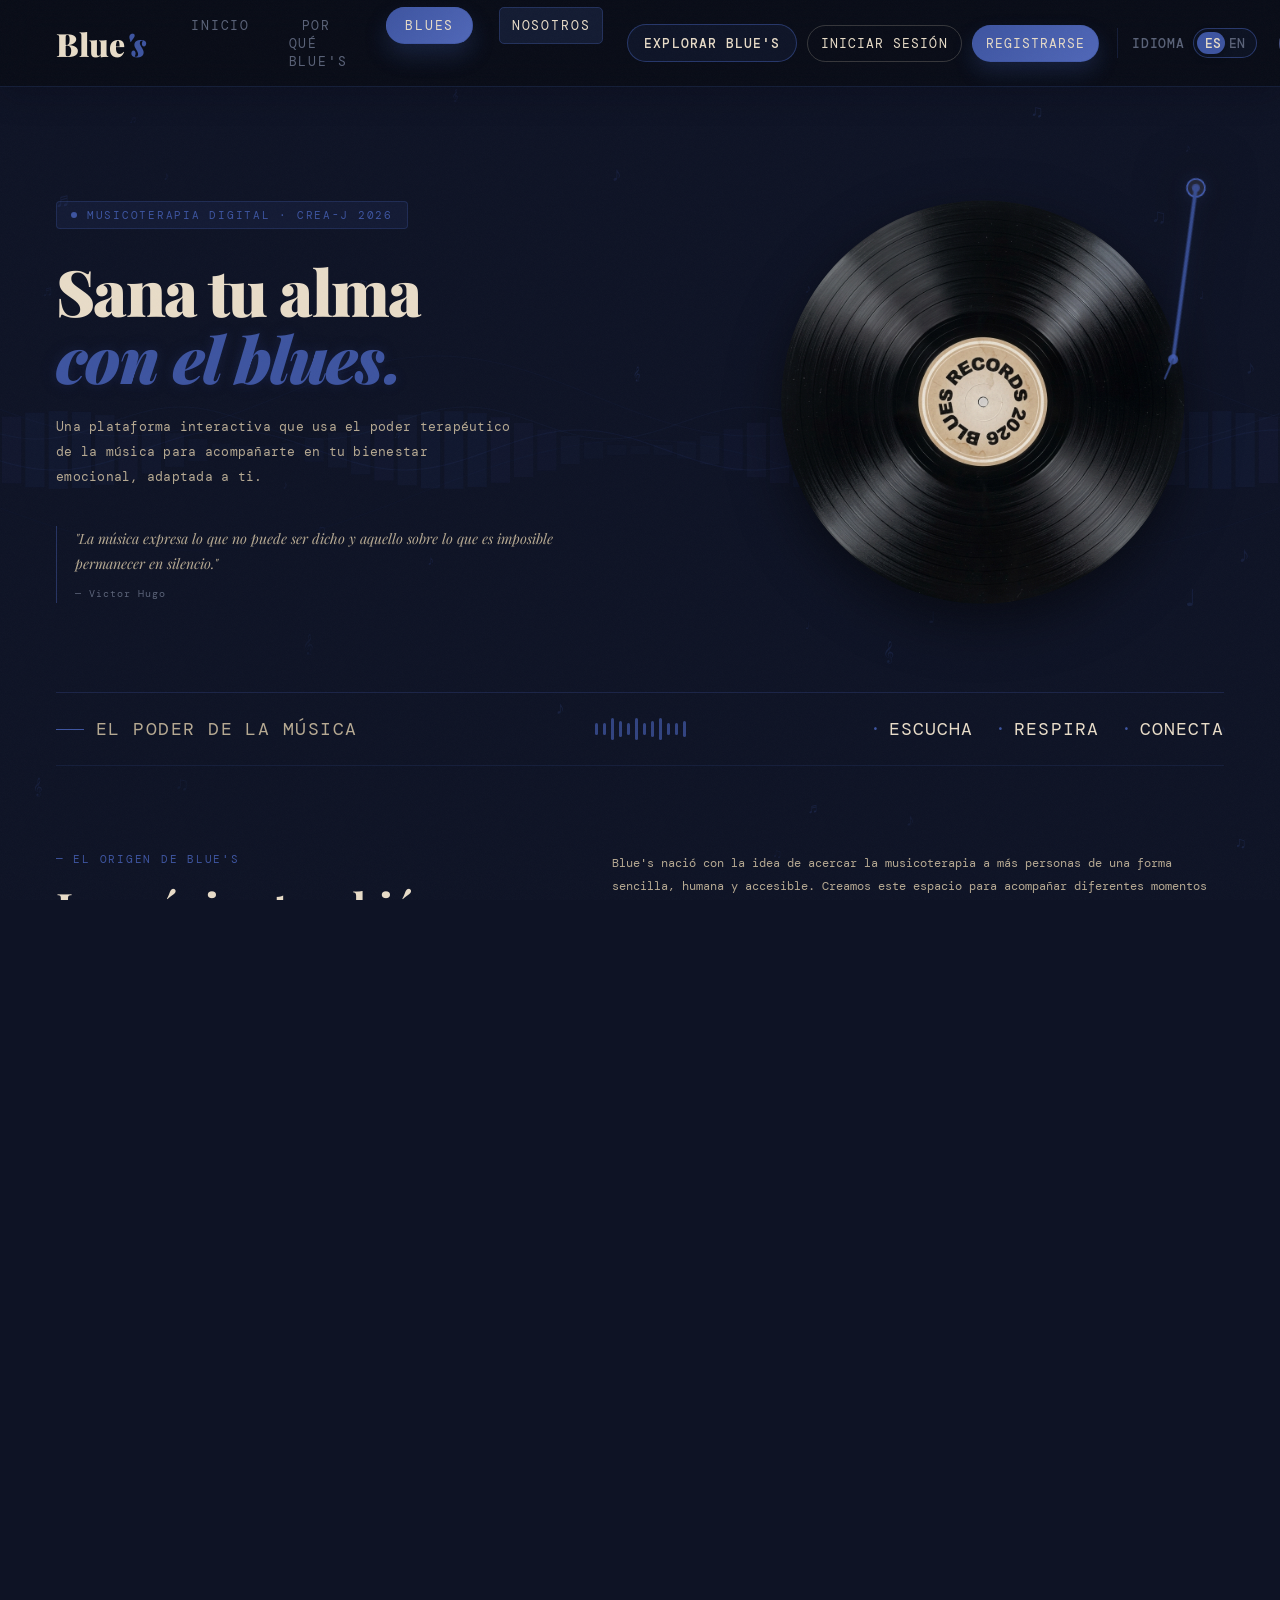
==== commit aa5cf909: "onrender updates" ====
--- a/index.html
+++ b/index.html
@@ -1,276 +1,15 @@
-  <!DOCTYPE html>
-  <html lang="es">
-  <head>
-      <meta charset="UTF-8">
-      <meta name="viewport" content="width=device-width, initial-scale=1.0">
-      <title>Blue's</title>
-      <link href="https://fonts.googleapis.com/css2?family=Playfair+Display:ital,wght@0,400;0,700;0,900;1,400;1,700&family=DM+Mono:wght@300;400;500&display=swap" rel="stylesheet">
-      <link rel="stylesheet" href="../css/home.css">
-      <link rel="stylesheet" href="../css/Modoclaro.css">
-      <link rel="stylesheet" href="../css/responsive.css">
-  </head>
-  <body>
-
-    <canvas id="waveCanvas"></canvas>
-    <canvas id="partCanvas"></canvas>
-
-    <nav>
-      <a href="home.html" id="game-access-logo" class="nav-logo" aria-label="Blue's">Blue<em>'s</em></a>
-      <button class="nav-menu-toggle" type="button" aria-label="Abrir menú" aria-expanded="false" aria-controls="site-menu">
-        <span></span><span></span><span></span>
-      </button>
-      <ul class="nav-links" id="site-menu">
-        <li><a href="#carrusel" class="active" aria-current="page">Home</a></li>
-        <li><a href="#playlists">Playlists</a></li>
-        <li><a href="#juego">Juego</a></li>
-        <li><a href="#info">Sobre Nosotros</a></li>
-        <li><a href="#contacto">Contacto</a></li>
-      </ul>
-      <div class="nav-actions">
-        <a href="adivinacancion.html" class="home-game-btn" id="navGameBtn">🎮 Adivina la Canción</a>
-        <a href="start.html" class="home-access">Volver al inicio</a>
-      </div>
-    </nav>
-
-  <section id="carrusel" class="carrusel-container" aria-label="Carrusel de fotos">
-    <div class="carrusel">
-      <div class="carrusel-slide">
-        <div class="slide-content">
-          <div class="slide-copy">
-            <p class="slide-eyebrow">Blue's Studio</p>
-            <h3 class="slide-title">Sesiones en vivo</h3>
-            <p class="slide-description">Descubre vinilos de colección y experiencias musicales únicas.</p>
-          </div>
-          <img src="../images/Imagen1c.jpg" alt="Blues Studio" />
-        </div>
-      </div>
-
-      <div class="carrusel-slide">
-        <div class="slide-content">
-          <div class="slide-copy">
-            <p class="slide-eyebrow">Novedades</p>
-            <h3 class="slide-title">Lanzamientos de la semana</h3>
-            <p class="slide-description">Los temas más recientes y recomendados para tu escucha.</p>
-          </div>
-          <img src="../images/Imagen2c.jpg" alt="Artistas en concierto" />
-        </div>
-      </div>
-
-      <div class="carrusel-slide">
-        <div class="slide-content">
-          <div class="slide-copy">
-            <p class="slide-eyebrow">Selección</p>
-            <h3 class="slide-title">Listas curadas</h3>
-            <p class="slide-description">Listas de reproducción seleccionadas para cada momento del día.</p>
-          </div>
-          <img src="../images/Imagen3c.jpg" alt="Colección de discos" />
-        </div>
-      </div>
-
-      <div class="carrusel-slide">
-        <div class="slide-content">
-          <div class="slide-copy">
-            <p class="slide-eyebrow">Sensación</p>
-            <h3 class="slide-title">Siente el verdadero blues</h3>
-            <p class="slide-description">Una experiencia íntima con el ritmo y la esencia del género.</p>
-          </div>
-          <img src="../images/Imagen4c.jpg" alt="Ambiente nocturno" />
-        </div>
-      </div>
-
-      <div class="carrusel-slide">
-        <div class="slide-content">
-          <div class="slide-copy">
-            <p class="slide-eyebrow">Comunidad</p>
-            <h3 class="slide-title">Eventos y conciertos</h3>
-            <p class="slide-description">Conecta con la comunidad y descubre vivencias en vivo.</p>
-          </div>
-          <img src="../images/Imagen5c.jpg" alt="Estudio de audio" />
-        </div>
-      </div>
-
-      <button class="carrusel-btn prev" type="button" aria-label="Anterior">&#10094;</button>
-      <button class="carrusel-btn next" type="button" aria-label="Siguiente">&#10095;</button>
-    </div>
-
-    <div class="carrusel-dots" role="tablist" aria-label="Navegación del carrusel">
-      <button class="dot" type="button" data-index="0" aria-label="Ir a la foto 1"></button>
-      <button class="dot" type="button" data-index="1" aria-label="Ir a la foto 2"></button>
-      <button class="dot" type="button" data-index="2" aria-label="Ir a la foto 3"></button>
-      <button class="dot" type="button" data-index="3" aria-label="Ir a la foto 4"></button>
-      <button class="dot" type="button" data-index="4" aria-label="Ir a la foto 5"></button>
-    </div>
-  </section>
-
-  <section class="mood-section" id="playlists">
-    <p class="section-label">— Elige una playlist</p>
-    <h2 class="section-title">¿Cómo te<br>sientes <em>hoy?</em></h2>
-
-    <div class="surprise-wrap">
-      <button type="button" class="button-indigo" id="surpriseBtn">Sorpréndeme 🎲</button>
-      <span class="surprise-hint">¿No sabes cómo te sientes? Deja que Blue's elija por ti.</span>
-    </div>
-
-    <div class="mood-grid">
-
-      <a href="playlisttranquilo.html" class="mood-link">
-        <div class="mood-card" data-mood="Tranquilo">
-          <div class="mood-t">
-            <img class="mood-image" src="../images/tranquilo.png" alt="Tranquilo">
-            <div class="mood-name">Tranquilo</div>
-            <div class="mood-genre">Ambient · Drone</div>
-          </div>
-        </div>
-      </a>
-    
-      <a href="playlistalegre.html" class="mood-link">
-        <div class="mood-card" data-mood="Alegre">
-          <div class="mood-h">
-            <img class="mood-image" src="../images/feliz.png" alt="Alegre">
-            <div class="mood-name">Alegre</div>
-            <div class="mood-genre">Soul · Jazz</div>
-          </div>
-        </div>
-      </a>
-
-      <a href="playlistansioso.html" class="mood-link">
-        <div class="mood-card" data-mood="Ansioso">
-          <div class="mood-n">
-            <img class="mood-image" src="../images/ansioso.png" alt="Ansioso">
-            <div class="mood-name">Ansioso</div>
-            <div class="mood-genre">432Hz · Breathwork</div>
-          </div>
-        </div>
-      </a>
-    
-      <a href="playlisttriste.html" class="mood-link">
-        <div class="mood-card" data-mood="Triste">
-          <div class="mood-s"></div>
-            <img class="mood-image" src="../images/triste.webp" alt="Triste">
-            <div class="mood-name">Triste</div>
-            <div class="mood-genre">Blues · Folk</div>
-        </div>
-      </a>
-    
-      <a href="playlistamor.html" class="mood-link">
-        <div class="mood-card" data-mood="Amor">
-          <div class="mood-a"></div>
-            <img class="mood-image" src="../images/unnamed.webp" alt="Amor">
-            <div class="mood-name">Amor</div>
-            <div class="mood-genre">Binaural · Lo-Fi</div>
-        </div>
-      </a>
-
-    </div>
-
-    <div class="mood-result" id="moodResult">
-      <span id="moodResultText"></span>
-    </div>
-  </section>
-
-  <section class="game-callout-section" id="juego" aria-label="Minijuego de Blue's">
-    <div class="game-callout-card">
-      <div class="game-callout-content">
-        <span class="game-callout-badge">Minijuego interactivo</span>
-        <h2 class="game-callout-title">Adivina la <em>Canción</em></h2>
-        <p class="game-callout-desc">Pon a prueba tu oído y tu conexión emocional con la música. Escucha fragmentos del repertorio de Blue's, descubre la emoción correcta y desbloquea tu recompensa.</p>
-        <div class="game-callout-actions">
-          <a href="adivinacancion.html" class="button-indigo game-callout-btn" id="homeGameBannerBtn">🎮 Empezar a Jugar</a>
-        </div>
-      </div>
-      <div class="game-callout-visual">
-        <img src="../images/ciencia3.jpg" alt="Minijuego Adivina la Canción" class="game-callout-img">
-      </div>
-    </div>
-  </section>
-
-  <section class="infoextra" id="info">
-    <div class="todoinfo">
-      <div class="infoex">
-        <p class="info-label">- Porque Blue's es importante?</p>
-        <h2>¿Realmente sirve la <br><em> musicoterapia? </em></h2>
-        <p>La musicoterapia es importante porque la música puede influir directamente en nuestras emociones, pensamientos y bienestar. A través de diferentes sonidos, ritmos y melodías, puede ayudar a reducir el estrés y la ansiedad, mejorar el estado de ánimo y crear un espacio de relajación.</p>
-        <br><br>
-        <p>Además, la música permite expresar sentimientos que muchas veces son difíciles de comunicar con palabras. Por eso, la musicoterapia puede utilizarse como una herramienta de apoyo para mejorar la comunicación, fortalecer la memoria, estimular la concentración y acompañar diferentes procesos emocionales.</p>
-        <br><br>
-        <p>En Blue's creemos que la música no solo está hecha para escucharla, sino también para sentirla. Cada canción puede transmitir una emoción diferente y convertirse en una forma de conectar con nosotros mismos y con los demás.</p>
-      </div>
-      <div class="fotos">
-        <img src="../images/extra2.jpg" alt="extra2.jpg">
-        <img src="../images/extra3.jpg" alt="extra3.jpg">
-        <img src="../images/extra4.jpg" alt="extra4.jpg">
-        <img src="../images/extra1.jpg" alt="extra1.jpg">
-        <img src="../images/extra5.jpg" alt="extra5.jpg">
-      </div>
-    </div>
-  </section>
-
-  <section class="contact-section" id="contacto">
-    <div class="contact-intro">
-      <p class="section-label">— Hablemos</p>
-      <h2>Contáctanos</h2>
-      <h3><em>¿Dudas?</em></h3>
-      <p>Si tienes preguntas, sugerencias o quieres colaborar con Blue's, escríbenos y te responderemos lo antes posible.</p>
-      <div class="contact-highlights">
-        <span>hola@bluesmusic.com</span>
-        <span>Colegio Don Bosco</span>
-      </div>
-    </div>
-
-    <div class="contact-panel">
-      <form class="contact-form" id="contactForm">
-        <div class="form-row">
-          <div>
-            <label for="cNombre">Nombre</label>
-            <input type="text" id="cNombre" required>
-          </div>
-        </div>
-        <div>
-          <label for="cAsunto">Asunto</label>
-          <input type="text" id="cAsunto" required>
-        </div>
-        <div>
-          <label for="cMensaje">Mensaje</label>
-          <textarea id="cMensaje" required></textarea>
-        </div>
-        <button type="submit" class="button-indigo">Enviar mensaje</button>
-        <div class="form-message" id="formMsg"></div>
-      </form>
-
-      <div class="team-access">
-        <button type="button" class="button-toggle" id="teamToggleBtn">¿Eres parte del equipo?</button>
-        <div class="team-login-box" id="teamLoginBox" style="display:none;">
-          <div class="field">
-            <label for="loginUser">Usuario</label>
-            <input type="text" id="loginUser" autocomplete="off">
-          </div>
-          <div class="field">
-            <label for="loginPass">Contraseña</label>
-            <input type="password" id="loginPass" autocomplete="off">
-          </div>
-          <button type="button" class="button-indigo" id="loginBtn">Ingresar</button>
-          <p class="login-error" id="loginError"></p>
-        </div>
-      </div>
-
-      <div class="admin-panel" id="adminPanel" style="display:none;">
-        <div class="admin-bar">
-          <h3>Panel del <em>equipo</em></h3>
-          <button type="button" class="button-ghost" id="logoutBtn">Cerrar sesión</button>
-        </div>
-        <div class="messages-list" id="messagesList"></div>
-        <div class="admin-note">
-          <h4>Notas internas</h4>
-          <p>Este espacio reúne los mensajes recibidos para revisar dudas, sugerencias o comentarios.</p>
-        </div>
-      </div>
-    </div>
-  </section>
-
-
-  <script src="../js/home.js"></script>
-  <script src="../js/idioma.js"></script>
-  <script src="../js/modoclaro.js"></script>
-
+<!DOCTYPE html>
+<html lang="es">
+<head>
+  <meta charset="UTF-8">
+  <meta name="viewport" content="width=device-width, initial-scale=1.0">
+  <meta http-equiv="refresh" content="0; url=html/start.html">
+  <title>Blue's</title>
+</head>
+<body>
+  <p>Redirigiendo a Blue's... <a href="html/start.html">Abrir el sitio</a></p>
+  <script>
+    window.location.replace('html/start.html');
+  </script>
 </body>
-</html>+</html>
